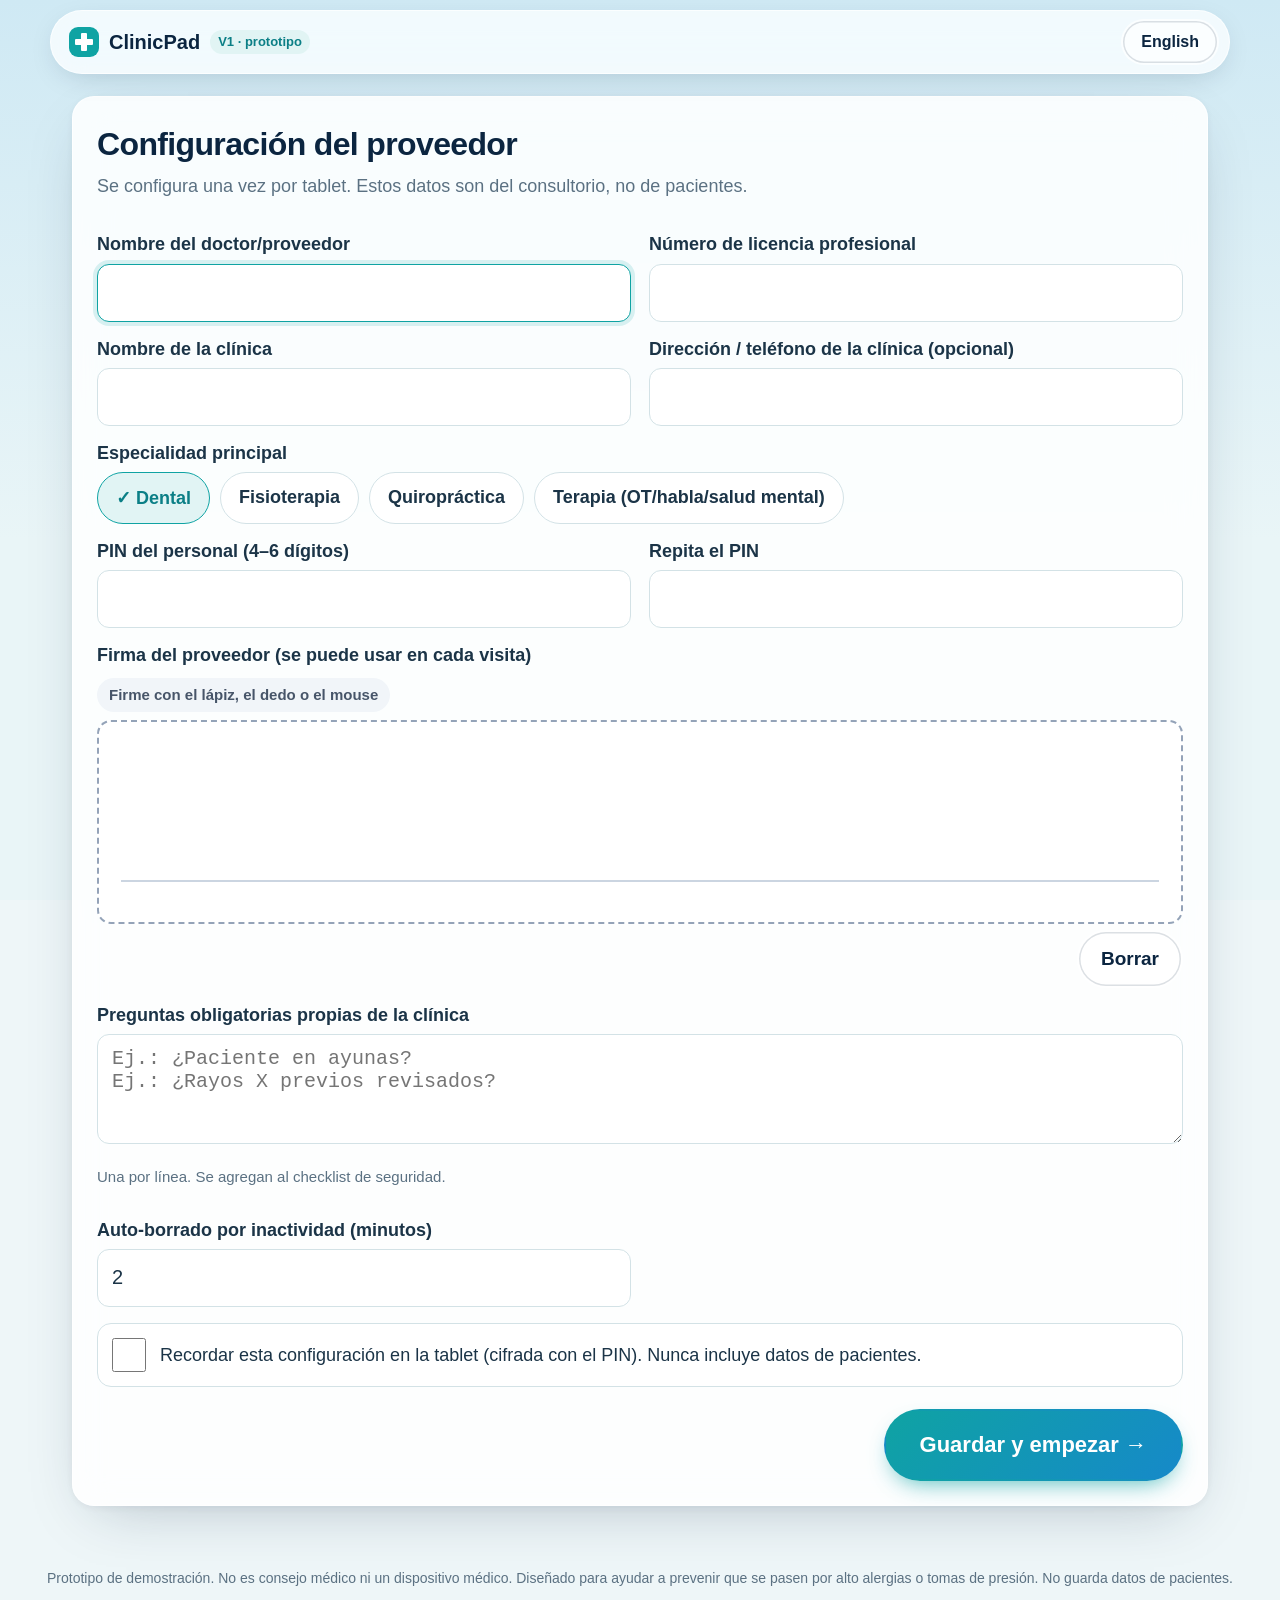
==== app/index.html @ ca83748d "Add ClinicPad V1 prototype under /app (shell, brand, manifest, icon)" ====
<!doctype html>
<html lang="es">
<head>
<meta charset="utf-8">
<meta name="viewport" content="width=device-width, initial-scale=1, viewport-fit=cover, user-scalable=no">
<meta name="theme-color" content="#0fa3a3">
<meta name="apple-mobile-web-app-capable" content="yes">
<meta name="robots" content="noindex">
<title>ClinicPad V1 — Prototipo</title>
<link rel="manifest" href="manifest.webmanifest">
<link rel="icon" href="icon.svg" type="image/svg+xml">
<link rel="apple-touch-icon" href="icon.svg">
<link rel="stylesheet" href="styles.css">
</head>
<body>
<header class="topbar">
  <div class="brand"><span class="logo-mark" aria-hidden="true"></span><span data-brand>ClinicPad</span><small class="proto">V1 · prototipo</small></div>
  <div class="top-actions"><button class="btn ghost" id="langBtn" data-action="toggleLang">English</button></div>
</header>
<div id="allergyBanner" class="allergy-banner" hidden></div>
<main id="app" aria-live="polite"></main>
<footer class="disclaimer" id="footer"></footer>
<div id="idle" class="overlay" hidden><div class="modal"><h2 id="idleTitle"></h2><p id="idleText"></p><button class="btn primary xl" data-action="idleKeep" id="idleKeep"></button></div></div>
<div id="toast" class="toast" hidden></div>
<script src="vendor/jspdf.umd.min.js"></script>
<script src="vendor/zxing.min.js"></script>
<script src="brand.js"></script>
<script src="i18n.js"></script>
<script src="app.js"></script>
</body>
</html>
---- app/styles.css ----
:root{--teal:#0f766e;--teal2:#14b8a6;--ink:#0f172a;--mut:#64748b;--bg:#f1f5f9;--card:#fff;--line:#e2e8f0;--red:#dc2626;--redbg:#fef2f2;--green:#16a34a;--amber:#b45309;--r:16px;--tap:58px}
*{box-sizing:border-box;-webkit-tap-highlight-color:transparent}
html,body{margin:0;background:var(--bg);color:var(--ink);font:18px/1.45 -apple-system,BlinkMacSystemFont,"Segoe UI",Roboto,"Helvetica Neue",Arial,sans-serif}
body{min-height:100vh;display:flex;flex-direction:column}
.topbar{position:sticky;top:0;z-index:20;display:flex;align-items:center;justify-content:space-between;padding:10px 20px;background:#fff;border-bottom:1px solid var(--line)}
.brand{display:flex;align-items:center;gap:10px;font-weight:800;font-size:22px;color:var(--teal)}
.proto{font-weight:600;font-size:13px;color:var(--mut);background:var(--bg);padding:3px 8px;border-radius:99px}
main{flex:1;width:100%;max-width:1040px;margin:0 auto;padding:22px 22px 30px}
.card{background:var(--card);border:1px solid var(--line);border-radius:var(--r);padding:24px;margin-bottom:18px;box-shadow:0 1px 2px rgba(15,23,42,.04)}
h1{font-size:32px;margin:0 0 6px}h2{font-size:24px;margin:0 0 12px}h3{font-size:20px;margin:18px 0 10px}
p.lead{color:var(--mut);margin:0 0 18px}
label.f{display:block;font-weight:600;margin:14px 0 6px}
input[type=text],input[type=tel],input[type=password],input[type=number],input[type=date],select,textarea{width:100%;min-height:var(--tap);font-size:20px;padding:12px 14px;border:2px solid var(--line);border-radius:12px;background:#fff;color:var(--ink)}
textarea{min-height:110px;resize:vertical}
input:focus,select:focus,textarea:focus{outline:none;border-color:var(--teal2);box-shadow:0 0 0 4px rgba(20,184,166,.18)}
.grid2{display:grid;grid-template-columns:1fr 1fr;gap:0 18px}.grid3{display:grid;grid-template-columns:repeat(3,1fr);gap:0 14px}
@media (max-width:700px){.grid2,.grid3{grid-template-columns:1fr}}
.btn{min-height:var(--tap);min-width:var(--tap);padding:12px 22px;font-size:19px;font-weight:700;border-radius:14px;border:2px solid transparent;cursor:pointer;background:#e2e8f0;color:var(--ink);touch-action:manipulation}
.btn.primary{background:var(--teal);color:#fff}.btn.primary:active{background:#115e59}
.btn.ghost{background:transparent;border-color:var(--line)}
.btn.danger{background:#fff;color:var(--red);border-color:#fecaca}
.btn.xl{min-height:72px;font-size:22px;padding:16px 34px}
.btn:disabled{background:#cbd5e1;color:#64748b;cursor:not-allowed}
.btn .lock{margin-right:8px}
.row{display:flex;gap:12px;flex-wrap:wrap;align-items:center}.row.end{justify-content:flex-end}.row.between{justify-content:space-between}
.nav{display:flex;justify-content:space-between;gap:12px;margin-top:22px}
.chips{display:flex;flex-wrap:wrap;gap:10px}
.chip{min-height:52px;padding:10px 18px;border-radius:99px;border:2px solid var(--line);background:#fff;font-size:18px;font-weight:600;cursor:pointer;color:var(--ink)}
.chip.on{background:#ccfbf1;border-color:var(--teal);color:#134e4a}
.chip.on::before{content:"✓ "}
.chip.danger.on{background:var(--redbg);border-color:var(--red);color:#7f1d1d}
.yn{display:flex;gap:8px}.yn .chip{min-width:96px;text-align:center}
.qrow{display:flex;justify-content:space-between;align-items:center;gap:14px;padding:12px 0;border-bottom:1px solid var(--line)}
.qrow:last-child{border-bottom:0}.qrow .q{font-weight:600}
.progress{display:flex;gap:6px;margin-bottom:16px}.progress i{flex:1;height:8px;border-radius:9px;background:#cbd5e1}.progress i.on{background:var(--teal2)}
.pain{display:grid;grid-template-columns:repeat(11,1fr);gap:6px}
.pain button{min-height:62px;font-size:22px;font-weight:800;border-radius:12px;border:2px solid var(--line);background:#fff;cursor:pointer}
.pain button.on{color:#fff;border-color:transparent}
.painlbl{display:flex;justify-content:space-between;color:var(--mut);font-size:15px;margin-top:4px}
.bodywrap{display:flex;gap:26px;justify-content:center;flex-wrap:wrap}
.bodyfig{text-align:center}.bodyfig svg{width:250px;height:auto;touch-action:manipulation}
.bodyfig .lbl{font-weight:700;color:var(--mut)}
svg .rg{fill:#e2e8f0;stroke:#94a3b8;stroke-width:1.5;cursor:pointer;transition:fill .15s}
svg .rg.on{fill:#f87171;stroke:#b91c1c}
svg .static{fill:#f1f5f9;stroke:#cbd5e1;stroke-width:1.5}
.sigwrap{border:2px dashed #94a3b8;border-radius:14px;background:#fff;position:relative;touch-action:none}
.sigwrap canvas{display:block;width:100%;height:200px;touch-action:none}
.sigwrap .sigx{position:absolute;left:22px;right:22px;bottom:40px;border-bottom:2px solid #cbd5e1;pointer-events:none}
.allergy-banner{position:sticky;top:61px;z-index:15;background:var(--red);color:#fff;font-weight:800;font-size:22px;padding:14px 22px;display:flex;gap:12px;align-items:center;box-shadow:0 4px 12px rgba(220,38,38,.35)}
.allergy-banner.ok{background:#15803d;box-shadow:none}.allergy-banner.warn{background:var(--amber)}
.allergy-banner .ico{font-size:28px}
.summary dl{display:grid;grid-template-columns:200px 1fr;gap:6px 14px;margin:0}.summary dt{color:var(--mut);font-weight:600}.summary dd{margin:0}
.flag{color:var(--red);font-weight:800}
.check{display:flex;align-items:center;gap:14px;min-height:64px;padding:10px 14px;border:2px solid var(--line);border-radius:14px;margin-bottom:10px;cursor:pointer;background:#fff}
.check input{width:34px;height:34px;accent-color:var(--teal);flex:0 0 auto}
.check.done{border-color:#99f6e4;background:#f0fdfa}
.check .hint{display:block;font-size:15px;color:var(--mut);font-weight:500}
.check .hint.flag{color:var(--red);font-weight:700}
.lockbar{display:flex;align-items:center;gap:12px;padding:14px 18px;border-radius:14px;font-weight:800;font-size:19px;margin:12px 0}
.lockbar.locked{background:#fff7ed;color:#9a3412;border:2px solid #fed7aa}
.lockbar.open{background:#f0fdf4;color:#166534;border:2px solid #bbf7d0}
.tabs{display:flex;gap:8px;flex-wrap:wrap;margin:6px 0 4px}
.tabs .chip{min-height:44px;font-size:16px}
.pinpad{display:grid;grid-template-columns:repeat(3,96px);gap:14px;justify-content:center;margin:18px 0}
.pinpad button{height:84px;font-size:30px;font-weight:800;border-radius:18px;border:2px solid var(--line);background:#fff;cursor:pointer}
.pindots{display:flex;gap:14px;justify-content:center;margin:10px 0}.pindots i{width:20px;height:20px;border-radius:50%;border:2px solid var(--teal);}.pindots i.on{background:var(--teal)}
.center{text-align:center}
.hero{text-align:center;padding:40px 24px}
.hero .big{font-size:40px;font-weight:800;margin:10px 0 20px}
.hero input{max-width:560px;margin:0 auto 22px;display:block;text-align:center;font-size:26px;min-height:72px}
.msg{padding:12px 16px;border-radius:12px;margin:12px 0;font-weight:600}.msg.ok{background:#f0fdf4;color:#166534}.msg.err{background:var(--redbg);color:#991b1b}.msg.info{background:#eff6ff;color:#1e40af}
.licprev{max-width:100%;max-height:200px;border-radius:12px;margin-top:10px}
.disclaimer{font-size:14px;color:var(--mut);text-align:center;padding:14px 20px 18px;border-top:1px solid var(--line);background:#fff}
.overlay{position:fixed;inset:0;background:rgba(15,23,42,.6);z-index:50;display:flex;align-items:center;justify-content:center}
.overlay[hidden]{display:none}
.modal{background:#fff;border-radius:22px;padding:34px;max-width:520px;text-align:center}
.toast{position:fixed;bottom:80px;left:50%;transform:translateX(-50%);background:var(--ink);color:#fff;padding:14px 22px;border-radius:12px;z-index:60;font-weight:600}
.small{font-size:15px;color:var(--mut)}
.kv{display:flex;gap:8px;flex-wrap:wrap}.tag{background:#f1f5f9;border-radius:8px;padding:4px 10px;font-size:16px}
.tag.red{background:var(--redbg);color:#991b1b;font-weight:700}
.filebtn{position:relative;overflow:hidden;display:inline-flex;align-items:center}
.filebtn input{position:absolute;inset:0;opacity:0;cursor:pointer;font-size:0}
/* desktop / front-desk mode */
:focus-visible{outline:3px solid #2563eb;outline-offset:2px}
body[data-device=desktop] main{max-width:1180px}
body.reception .hero .big{font-size:34px}
body.reception .rec{background:#eff6ff;color:#1e40af;padding:8px 12px;border-radius:10px;display:inline-block}
@media (hover:hover) and (pointer:fine){.chip:hover{border-color:var(--teal2)}.btn:hover:not(:disabled){filter:brightness(.96)}svg .rg:hover{fill:#fecaca}}
[hidden]{display:none!important}
.check input[type=checkbox]{height:34px!important;min-height:0!important;padding:0!important;margin:0!important}
.hero .check{align-self:center}
/* signature input mode indicator */
.sigmode{display:inline-block;font-size:15px;font-weight:700;padding:6px 12px;border-radius:999px;margin:4px 0 8px;background:#f1f5f9;color:#475569}
.sigmode[data-mode=pen]{background:#ede9fe;color:#5b21b6}.sigmode[data-mode=finger]{background:#e0f2fe;color:#075985}.sigmode[data-mode=mouse]{background:#f1f5f9;color:#334155}
/* phone layout */
body[data-device=phone] main{padding:10px}
body[data-device=phone] .hero{padding:22px 12px}body[data-device=phone] .hero .big{font-size:28px}
body[data-device=phone] .card{padding:16px}
body[data-device=phone] .row{flex-wrap:wrap}
body[data-device=phone] .pain{grid-template-columns:repeat(6,1fr)}
body[data-device=phone] .allergy-banner{font-size:17px;padding:10px 14px}
body[data-device=phone] .sigwrap canvas{height:170px}
.phone-note{text-align:left}
.msg.warn{background:#fffbeb;color:#92400e}

/* ===== Theme matched to the landing (/workspace/clinicpad-landing/css/styles.css) ===== */
:root{--teal:#0b7f86;--teal2:#0fa3a3;--blue:#1e6fd9;--navy:#0b2540;--ink:#1b3447;--mut:#5b7182;--bg:#eef6f8;--card:rgba(255,255,255,.86);--line:rgba(11,37,64,.12);--red:#d93a40;--redbg:#fdecec;--r:22px;
  --shadow:0 20px 60px -24px rgba(11,37,64,.28),0 2px 8px rgba(11,37,64,.06)}
html,body{font-family:Inter,-apple-system,BlinkMacSystemFont,"Segoe UI",Roboto,Helvetica,Arial,sans-serif}
body{background:linear-gradient(#cfe9f4,#e9f5f7 60%) fixed;color:var(--ink)}
h1,h2,h3,.hero .big{color:var(--navy);letter-spacing:-.02em}
.topbar{position:sticky;top:10px;margin:10px auto 0;width:min(1180px,calc(100% - 20px));border-radius:999px;padding:8px 10px 8px 18px;background:rgba(255,255,255,.75);
  backdrop-filter:blur(16px) saturate(1.4);-webkit-backdrop-filter:blur(16px) saturate(1.4);border:1px solid rgba(255,255,255,.7);box-shadow:0 8px 30px -12px rgba(11,37,64,.25)}
.brand{color:var(--navy);font-size:20px}
.logo-mark{width:30px;height:30px;border-radius:9px;background:var(--teal2);position:relative;flex:none;display:inline-block}
.logo-mark:before,.logo-mark:after{content:"";position:absolute;background:#fff;left:50%;top:50%;transform:translate(-50%,-50%);border-radius:1px}
.logo-mark:before{width:6px;height:18px}.logo-mark:after{width:18px;height:6px}
.proto{background:#e1f4f4;color:var(--teal);font-weight:700}
.card{background:var(--card);backdrop-filter:blur(18px) saturate(1.3);-webkit-backdrop-filter:blur(18px) saturate(1.3);border:1px solid rgba(255,255,255,.75);border-radius:var(--r);box-shadow:var(--shadow)}
.btn{border-radius:999px}
.btn.primary{background:linear-gradient(135deg,#0fa3a3,#1689c9);color:#fff;box-shadow:0 10px 24px -10px rgba(15,163,163,.8)}
.btn.primary:active{background:linear-gradient(135deg,#0b7f86,#1270a8)}
.btn.ghost{background:rgba(255,255,255,.7);color:var(--navy);border-color:transparent;box-shadow:inset 0 0 0 1.5px rgba(11,37,64,.14)}
.btn:disabled,.btn.primary:disabled{background:#c9d3da;color:#5c6f7d;box-shadow:none}
.topbar .btn{min-height:46px;padding:8px 18px;font-size:16px}
input[type=text],input[type=tel],input[type=password],input[type=number],input[type=date],select,textarea{border:1.5px solid #d3e2e6}
input:focus,select:focus,textarea:focus{border-color:var(--teal2);box-shadow:0 0 0 4px rgba(15,163,163,.15)}
.chip{border:1.5px solid #d3e2e6}.chip.on{background:#e1f4f4;border-color:var(--teal2);color:var(--teal)}
.progress i{background:rgba(11,37,64,.12)}.progress i.on{background:linear-gradient(90deg,#0fa3a3,#1e6fd9)}
.check{border:1.5px solid #d3e2e6}.check input{accent-color:var(--teal2)}.check.done{background:#eefaf9;border-color:#a7dede}
.allergy-banner{top:78px;margin:10px auto 0;width:min(1180px,calc(100% - 20px));border-radius:18px;background:var(--red);box-shadow:0 12px 30px -12px rgba(217,58,64,.7)}
.allergy-banner.ok{background:#178a5b}.allergy-banner.warn{background:#b7791f}
.tag{background:rgba(255,255,255,.7);border:1px solid rgba(11,37,64,.08);color:var(--navy);border-radius:999px}
.disclaimer{background:transparent;border-top:0;color:var(--mut)}
.lockbar.open{background:#eefaf9;color:var(--teal)}
svg .rg{fill:#e1eef1;stroke:#9ab6bf}svg .rg.on{fill:#f08a8e;stroke:#b4232a}
body[data-device=phone] .topbar{border-radius:20px}
body[data-device=phone] .proto{display:none}body[data-device=phone] .phone-note{font-size:15px;font-weight:600}body[data-device=phone] .brand{font-size:18px}
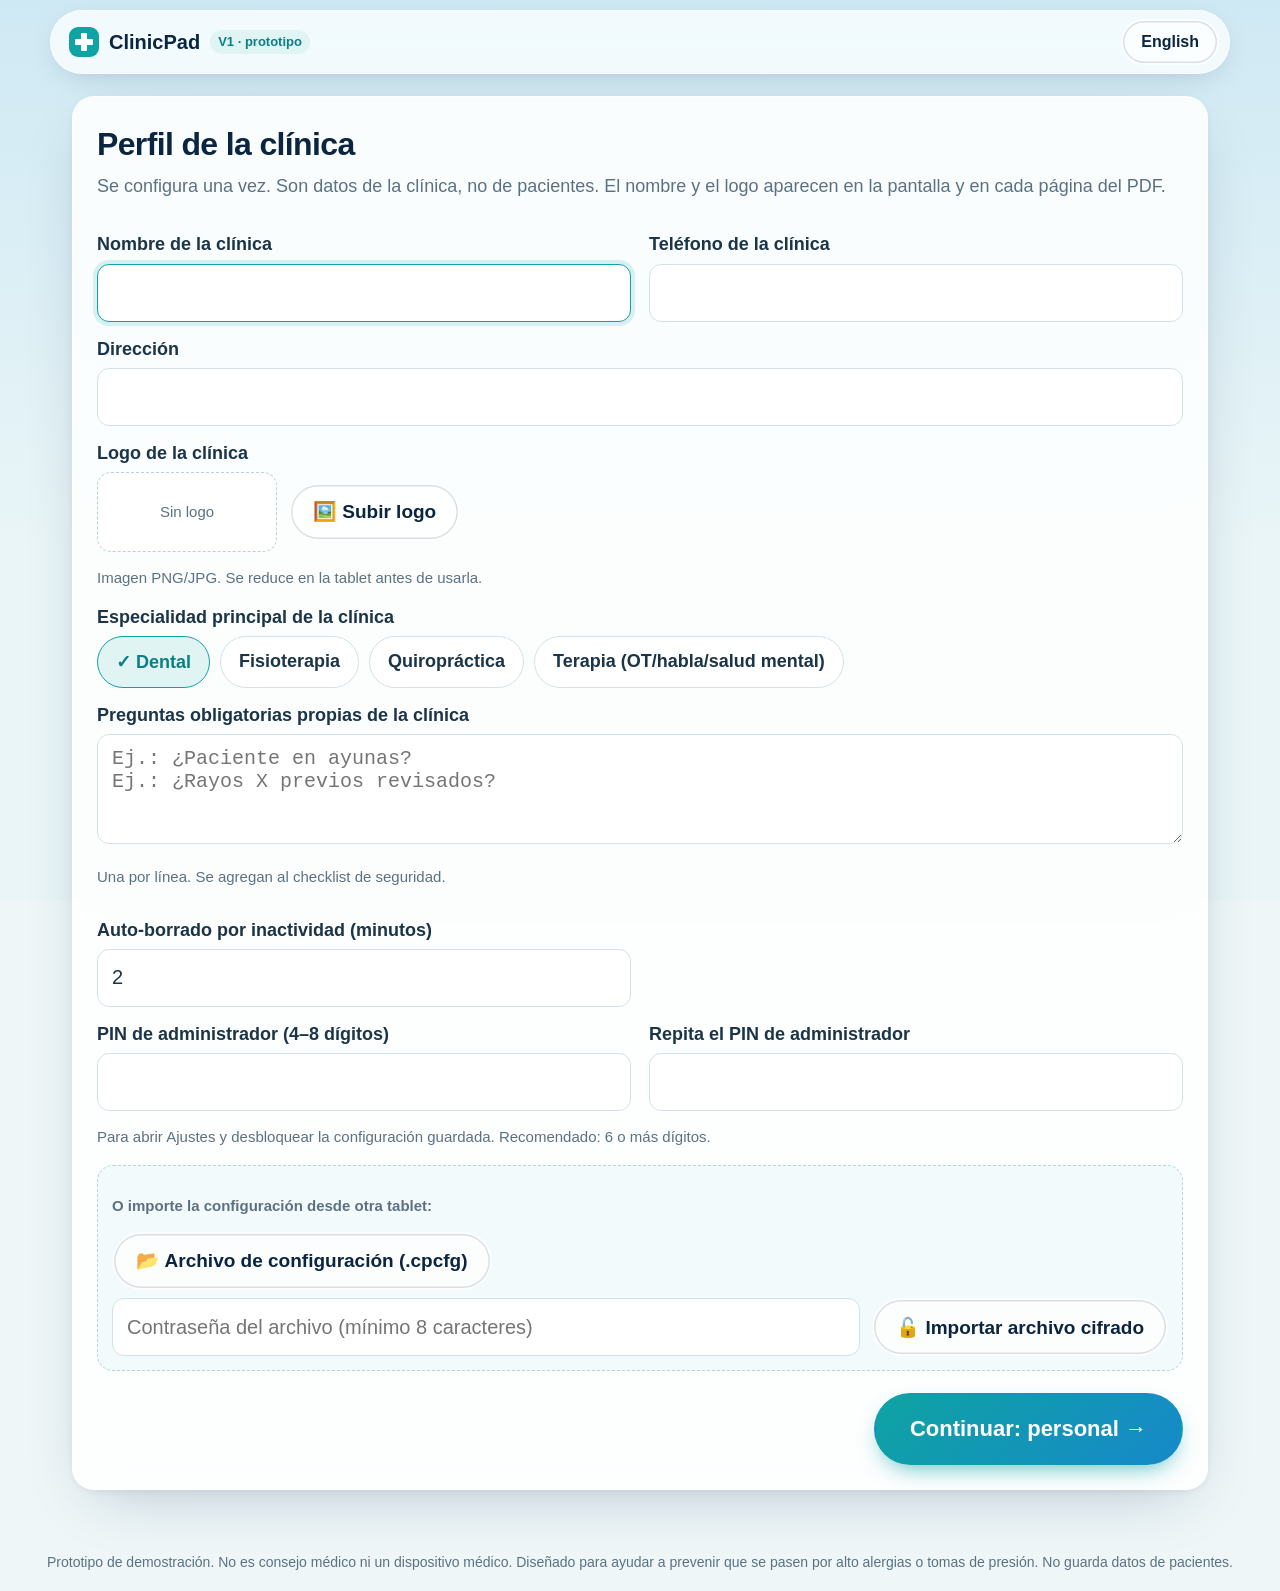
==== commit 91c8f509: "app: clinic chip in header + bump service worker cache to clinicpad-v1-shell-7 (2/2)" ====
--- a/app/index.html
+++ b/app/index.html
@@ -15,6 +15,7 @@
 <body>
 <header class="topbar">
   <div class="brand"><span class="logo-mark" aria-hidden="true"></span><span data-brand>ClinicPad</span><small class="proto">V1 · prototipo</small></div>
+  <div class="clinic-chip" id="clinicChip" hidden></div>
   <div class="top-actions"><button class="btn ghost" id="langBtn" data-action="toggleLang">English</button></div>
 </header>
 <div id="allergyBanner" class="allergy-banner" hidden></div>
--- a/app/styles.css
+++ b/app/styles.css
@@ -136,3 +136,29 @@
 svg .rg{fill:#e1eef1;stroke:#9ab6bf}svg .rg.on{fill:#f08a8e;stroke:#b4232a}
 body[data-device=phone] .topbar{border-radius:20px}
 body[data-device=phone] .proto{display:none}body[data-device=phone] .phone-note{font-size:15px;font-weight:600}body[data-device=phone] .brand{font-size:18px}
+/* ===== clinic profile + staff (v2) ===== */
+.clinic-chip{display:flex;align-items:center;gap:10px;margin:0 auto 0 18px;padding:5px 14px 5px 6px;border-radius:999px;background:rgba(255,255,255,.75);box-shadow:inset 0 0 0 1px rgba(11,37,64,.08);font-weight:700;color:var(--navy);max-width:45%;min-width:0}
+.clinic-chip img{height:32px;max-width:90px;object-fit:contain;border-radius:6px}
+.clinic-chip span{white-space:nowrap;overflow:hidden;text-overflow:ellipsis}
+.topbar .brand{flex:none}
+.clinic-head{display:flex;align-items:center;gap:14px;margin-bottom:14px;text-align:left}
+.hero .clinic-head,.center .clinic-head{justify-content:center}
+.clinic-head img{max-height:56px;max-width:160px;object-fit:contain}
+.clinic-head b{display:block;font-size:20px;color:var(--navy)}.clinic-head span{display:block;font-size:14px;color:var(--mut)}
+.logo-prev{width:180px;height:80px;border:1.5px dashed #b8d3d6;border-radius:14px;display:grid;place-items:center;background:#fff;overflow:hidden}
+.logo-prev img{max-width:170px;max-height:72px;object-fit:contain}
+.avatar{width:56px;height:56px;border-radius:50%;object-fit:cover;flex:none;background:#e1f4f4;box-shadow:0 0 0 2px #fff,0 2px 8px rgba(11,37,64,.15)}
+.avatar.ini{display:inline-grid;place-items:center;font-weight:800;color:var(--teal);font-size:20px}
+.avatar.lg{width:96px;height:96px;font-size:32px}.avatar.sm{width:28px;height:28px;font-size:12px;vertical-align:middle;margin-right:8px}
+.staff-row{display:flex;align-items:center;gap:14px;padding:12px;border:1.5px solid #d3e2e6;border-radius:18px;margin-bottom:10px;background:#fff}
+.staff-row .who{flex:1;min-width:0}.staff-row .who b{display:block;font-size:19px;color:var(--navy)}
+.staff-grid{display:grid;grid-template-columns:repeat(auto-fill,minmax(180px,1fr));gap:14px;margin-top:10px}
+.staff-tile{display:flex;flex-direction:column;align-items:center;gap:8px;padding:18px 12px;border-radius:22px;border:1.5px solid #d3e2e6;background:#fff;cursor:pointer;font:inherit;color:var(--ink);min-height:180px}
+.staff-tile:hover,.staff-tile:focus-visible{border-color:var(--teal2);box-shadow:0 10px 24px -14px rgba(15,163,163,.8)}
+.staff-tile b{font-size:18px;color:var(--navy)}.staff-tile span{font-size:14px;color:var(--mut)}
+.pin-who{display:flex;flex-direction:column;align-items:center;gap:6px;margin-bottom:6px}.pin-who b{font-size:20px;color:var(--navy)}.pin-who span{color:var(--mut)}
+.prov-tag{display:inline-flex;align-items:center}
+.photo-row{align-items:flex-start;gap:20px}
+.import-box{margin-top:18px;padding:14px;border-radius:16px;background:#f3fafb;border:1px dashed #b8d3d6}
+body[data-device=phone] .clinic-chip{display:none}
+.staff-grid{display:flex;flex-wrap:wrap;justify-content:center}.staff-tile{width:200px}
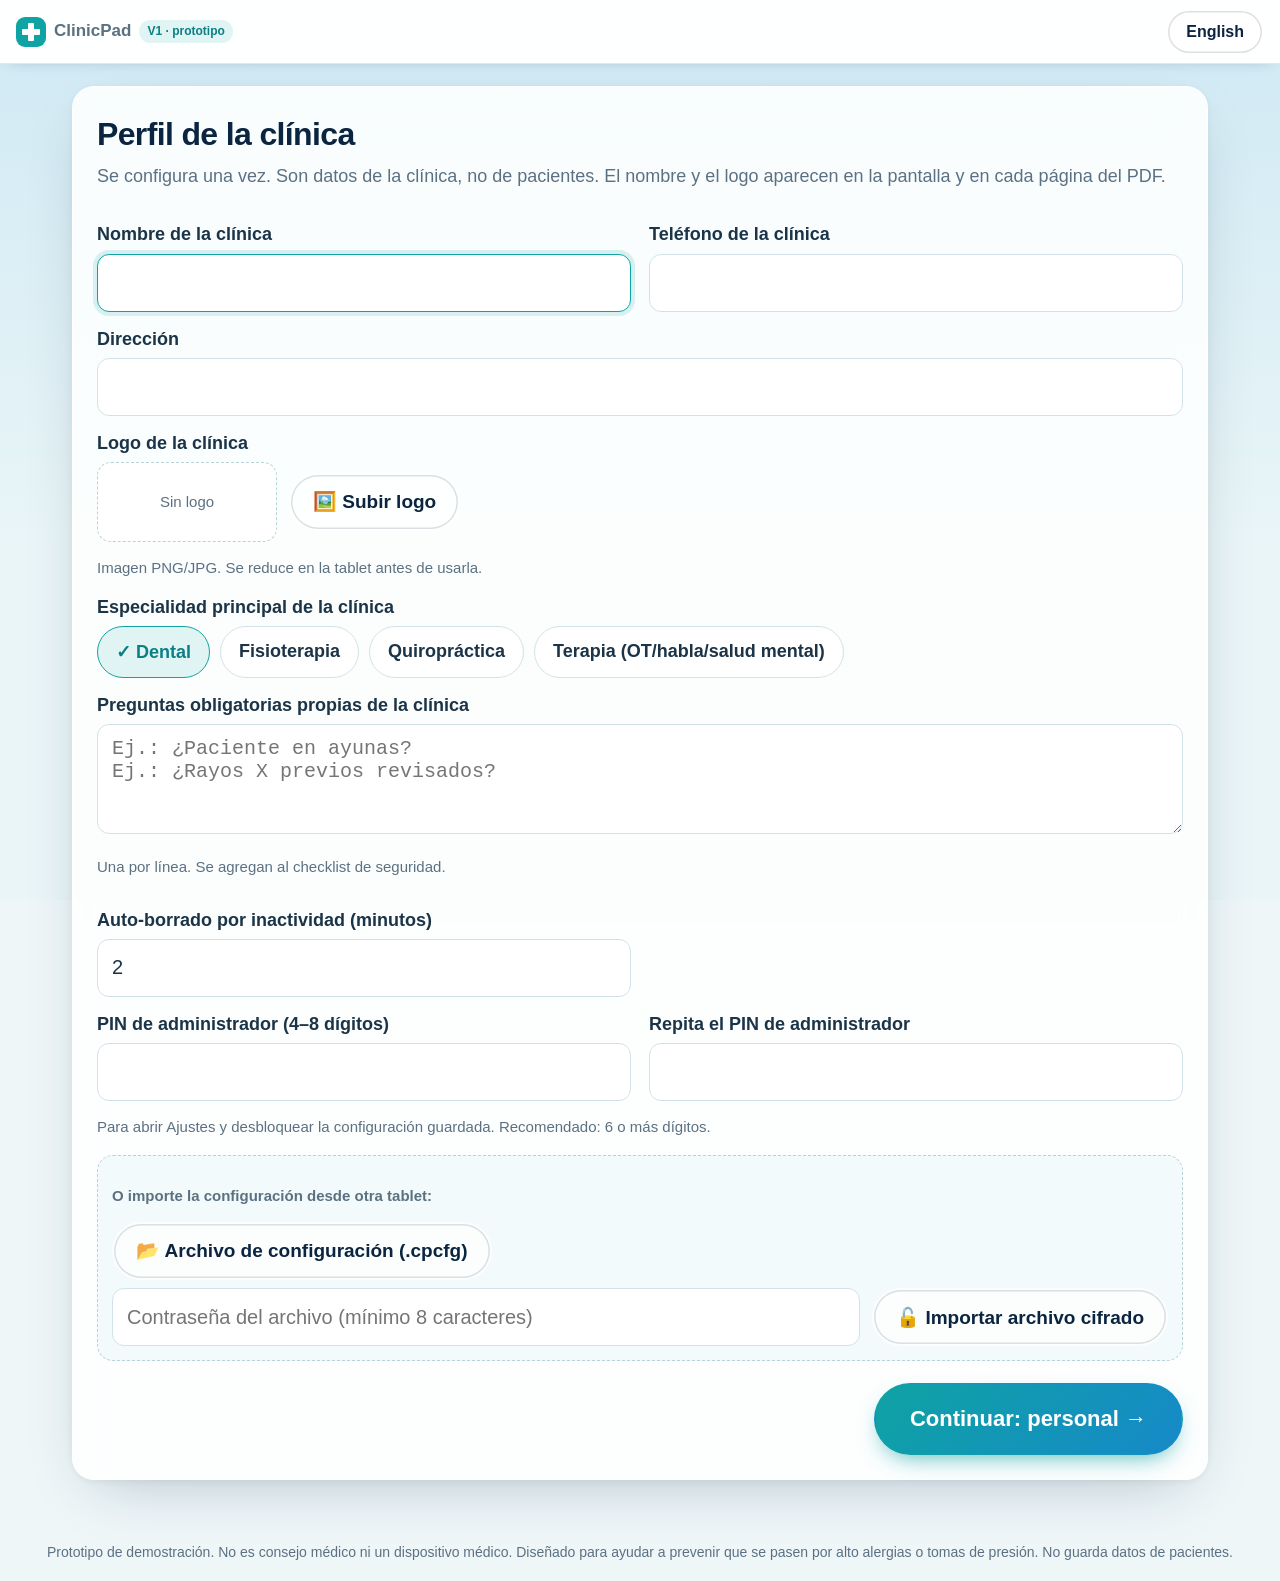
==== commit d2f365cb: "app: docked full-width topbar with clinic logo; iOS-safe PDF export (share sheet/download/open, tapp" ====
--- a/app/index.html
+++ b/app/index.html
@@ -21,6 +21,7 @@
 <div id="allergyBanner" class="allergy-banner" hidden></div>
 <main id="app" aria-live="polite"></main>
 <footer class="disclaimer" id="footer"></footer>
+<div id="exportPanel" class="overlay export-overlay" hidden></div>
 <div id="idle" class="overlay" hidden><div class="modal"><h2 id="idleTitle"></h2><p id="idleText"></p><button class="btn primary xl" data-action="idleKeep" id="idleKeep"></button></div></div>
 <div id="toast" class="toast" hidden></div>
 <script src="vendor/jspdf.umd.min.js"></script>
--- a/app/styles.css
+++ b/app/styles.css
@@ -160,5 +160,51 @@
 .prov-tag{display:inline-flex;align-items:center}
 .photo-row{align-items:flex-start;gap:20px}
 .import-box{margin-top:18px;padding:14px;border-radius:16px;background:#f3fafb;border:1px dashed #b8d3d6}
-body[data-device=phone] .clinic-chip{display:none}
 .staff-grid{display:flex;flex-wrap:wrap;justify-content:center}.staff-tile{width:200px}
+/* ---- v3: topbar docked at the very top (no floating pill), clinic identity first ---- */
+:root{--topbar-h:64px;--banner-h:0px}
+html{scroll-padding-top:calc(var(--topbar-h) + var(--banner-h) + 12px)}
+.topbar{position:sticky;top:0;margin:0;width:100%;border-radius:0;padding:8px max(16px,env(safe-area-inset-right)) 8px max(16px,env(safe-area-inset-left));padding-top:max(8px,env(safe-area-inset-top));
+  background:rgba(255,255,255,.97);border:0;border-bottom:1px solid rgba(11,37,64,.1);box-shadow:0 4px 16px -10px rgba(11,37,64,.35);gap:12px;min-height:64px;z-index:30}
+.topbar .brand{gap:8px;font-size:17px;color:var(--mut)}
+.topbar .brand .proto{font-size:12px}
+.clinic-chip{margin:0 auto 0 4px;padding:0;background:none;box-shadow:none;gap:12px;max-width:none;flex:1 1 auto;font-size:20px;font-weight:800}
+.clinic-chip img{height:44px;max-width:150px;border-radius:8px;background:#fff}
+.clinic-chip span{min-width:0}
+.topbar:has(.clinic-chip:not([hidden])) .brand [data-brand]{font-size:14px;font-weight:700}
+.allergy-banner{top:var(--topbar-h);margin:0;width:100%;border-radius:0}
+body[data-device=phone] .topbar{border-radius:0;padding-left:10px;padding-right:10px;min-height:56px;gap:8px}
+body[data-device=phone] .topbar .brand [data-brand],body[data-device=phone] .topbar .proto{display:none}
+body[data-device=phone] .topbar .logo-mark{width:24px;height:24px;border-radius:7px}
+body[data-device=phone] .clinic-chip{font-size:16px;gap:8px}
+body[data-device=phone] .clinic-chip img{height:36px;max-width:96px}
+body[data-device=phone] .topbar .btn{min-height:40px;padding:6px 12px;font-size:14px}
+body[data-device=phone] .allergy-banner{font-size:16px;padding:8px 12px}
+/* phone: actions stack full width, primary first; nothing fixed over them */
+body[data-device=phone] .nav{flex-direction:column;align-items:stretch}
+body[data-device=phone] .nav .row{flex-direction:column;align-items:stretch;width:100%}
+body[data-device=phone] .nav .btn{width:100%;min-height:58px}
+body[data-device=phone] .nav > .btn.danger{order:2}
+body[data-device=phone] #printBtn{order:2}
+.toast{pointer-events:none;max-width:calc(100% - 32px);text-align:center;bottom:calc(24px + env(safe-area-inset-bottom))}
+/* locked export: tappable, explains what is missing */
+.btn.is-locked,.btn.primary.is-locked{background:#c9d3da;color:#41566a;box-shadow:none}
+.check.missing{border-color:var(--red,#d93a40);background:#fff1f1;box-shadow:0 0 0 3px rgba(217,58,64,.18)}
+#provSigWrap.missing-sig .sigwrap,#provSigWrap.missing-sig canvas{outline:3px solid var(--red,#d93a40);outline-offset:2px;border-radius:14px}
+.pulse{animation:cpPulse .5s ease-in-out 3}
+@keyframes cpPulse{50%{transform:scale(1.02);box-shadow:0 0 0 8px rgba(217,58,64,.25)}}
+.missing-list{margin:8px 0 0 20px;padding:0;font-size:16px;font-weight:700}
+.missing-list li{margin:2px 0}
+.lockbar .small{font-size:14px;font-weight:600;opacity:.85}
+/* export result panel */
+.export-overlay{z-index:55;padding:12px;align-items:center}
+.export-modal{max-width:560px;width:100%;max-height:calc(100dvh - 24px);overflow:auto;text-align:center}
+.export-modal .exp-ico{font-size:44px}
+.export-modal .msg{font-size:18px;font-weight:700;padding:12px 14px;border-radius:14px}
+.export-modal .msg.ok{background:#eefaf3;color:#166534}.export-modal .msg.err{background:#fff1f1;color:#9b1c1c}.export-modal .msg.info{background:#eef6fb;color:#0b4a6f}
+.exp-actions{display:flex;flex-wrap:wrap;gap:10px;justify-content:center;margin:12px 0}
+.exp-final{display:flex;gap:10px;justify-content:space-between;flex-wrap:wrap;margin-top:12px}
+.exp-final .btn{flex:1 1 200px}
+body[data-device=phone] .exp-actions .btn{flex:1 1 100%}
+.toast{font-size:15px;padding:10px 16px;width:max-content;max-width:min(560px,calc(100% - 24px))}
+body[data-device=phone] .topbar:has(.clinic-chip:not([hidden])) .logo-mark{display:none}
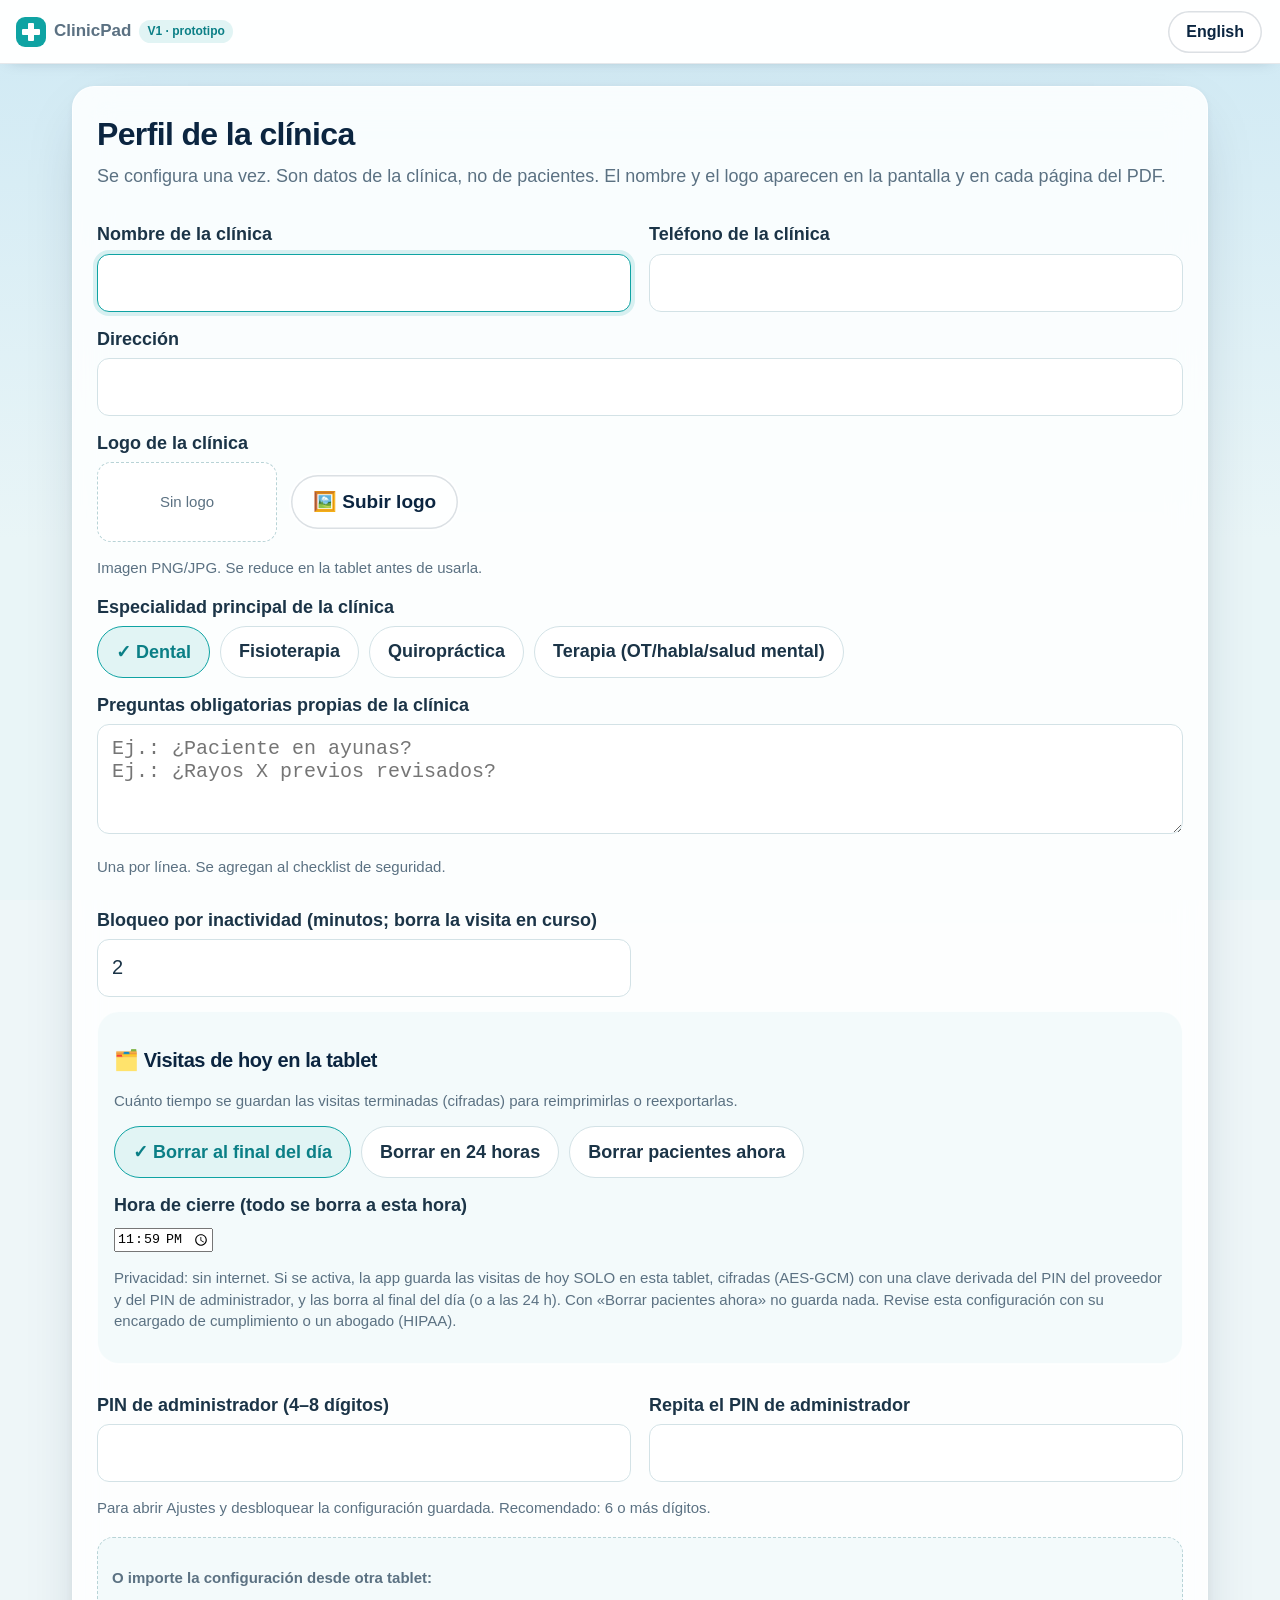
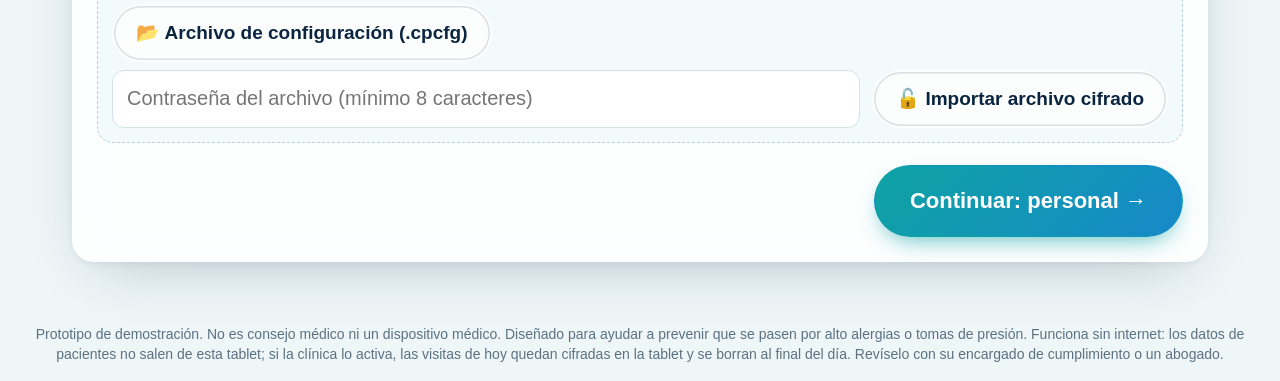
==== commit 91001f22: "app: Print is primary (window.print + print stylesheet, AirPrint/Mopria, offline); 'Visitas de hoy' " ====
--- a/app/index.html
+++ b/app/index.html
@@ -21,6 +21,7 @@
 <div id="allergyBanner" class="allergy-banner" hidden></div>
 <main id="app" aria-live="polite"></main>
 <footer class="disclaimer" id="footer"></footer>
+<div id="printView" aria-hidden="true"></div>
 <div id="exportPanel" class="overlay export-overlay" hidden></div>
 <div id="idle" class="overlay" hidden><div class="modal"><h2 id="idleTitle"></h2><p id="idleText"></p><button class="btn primary xl" data-action="idleKeep" id="idleKeep"></button></div></div>
 <div id="toast" class="toast" hidden></div>
--- a/app/styles.css
+++ b/app/styles.css
@@ -185,7 +185,7 @@
 body[data-device=phone] .nav .row{flex-direction:column;align-items:stretch;width:100%}
 body[data-device=phone] .nav .btn{width:100%;min-height:58px}
 body[data-device=phone] .nav > .btn.danger{order:2}
-body[data-device=phone] #printBtn{order:2}
+body[data-device=phone] #exportBtn{order:2}
 .toast{pointer-events:none;max-width:calc(100% - 32px);text-align:center;bottom:calc(24px + env(safe-area-inset-bottom))}
 /* locked export: tappable, explains what is missing */
 .btn.is-locked,.btn.primary.is-locked{background:#c9d3da;color:#41566a;box-shadow:none}
@@ -208,3 +208,47 @@
 body[data-device=phone] .exp-actions .btn{flex:1 1 100%}
 .toast{font-size:15px;padding:10px 16px;width:max-content;max-width:min(560px,calc(100% - 24px))}
 body[data-device=phone] .topbar:has(.clinic-chip:not([hidden])) .logo-mark{display:none}
+.nav .row #printBtn{order:3}
+body[data-device=phone] .nav .row #printBtn{order:0}
+/* ---- print-ready record (window.print → AirPrint / Mopria; no internet needed) ---- */
+#printView{display:none}
+@media print{
+  @page{size:letter;margin:12mm}
+  body{background:#fff!important}
+  body.printing > :not(#printView){display:none!important}
+  body.printing #printView{display:block;color:#000;font:10.5pt/1.35 -apple-system,Helvetica,Arial,sans-serif}
+  #printView .pv-head{display:flex;align-items:center;gap:10px;border-bottom:2px solid #0fa3a3;padding-bottom:6px}
+  #printView .pv-logo{max-height:42px;max-width:130px;object-fit:contain}
+  #printView .pv-clinic{flex:1}#printView .pv-clinic b{display:block;font-size:14pt;color:#0b2540}#printView .pv-clinic span,#printView .pv-prov span{display:block;font-size:8.5pt;color:#444}
+  #printView .pv-prov{text-align:right}#printView .pv-prov b{font-size:10.5pt}
+  #printView .pv-photo{width:42px;height:42px;border-radius:50%;object-fit:cover}
+  #printView .pv-title{display:flex;justify-content:space-between;margin:6px 0 8px}#printView .pv-title b{font-size:12.5pt;color:#0b2540}
+  #printView .pv-allergy{border:1.5px solid #dc2626;background:#fee2e2;color:#991b1b;font-weight:700;font-size:12pt;padding:8px 10px;border-radius:4px;-webkit-print-color-adjust:exact;print-color-adjust:exact}
+  #printView .pv-allergy.ok{border-color:#16a34a;background:#dcfce7;color:#15803d}
+  #printView h2{font-size:11.5pt;color:#0f766e;background:#f0fdfa;padding:3px 6px;margin:10px 0 4px;-webkit-print-color-adjust:exact;print-color-adjust:exact;break-after:avoid}
+  #printView table{width:100%;border-collapse:collapse}#printView th{width:175px;text-align:left;vertical-align:top;padding:2px 8px 2px 0}#printView td{padding:2px 0}
+  #printView tr{break-inside:avoid}#printView tr.red td{color:#b91c1c;font-weight:700}
+  #printView .pv-check{list-style:none;padding:0;margin:0}#printView .pv-check li{margin:2px 0}
+  #printView .pv-consent{break-before:page}
+  #printView .pv-sigs{display:flex;gap:30px;margin-top:14px}#printView figure{flex:1;margin:0}#printView figure img{width:100%;height:70px;object-fit:contain;border-bottom:1px solid #999}
+  #printView figcaption{font-size:9pt;margin-top:4px}
+  #printView .pv-foot{margin-top:14px;font-size:8pt;color:#555}
+}
+/* ---- v4: today's visits ---- */
+.retention-box{margin:14px 0;padding:16px;background:#f3fafb;box-shadow:none}
+.visit-row{display:flex;align-items:center;gap:12px;padding:12px;border:1.5px solid #d3e2e6;border-radius:18px;margin-bottom:10px;background:#fff}
+.visit-row .vtime{font-weight:800;color:var(--navy);min-width:76px}
+.visit-row .who{flex:1;min-width:0}.visit-row .who b{display:block;font-size:18px;color:var(--navy)}.visit-row .who span{font-size:14px;color:var(--mut)}
+.atag{font-weight:800;font-size:14px;padding:6px 10px;border-radius:999px;white-space:nowrap}
+.atag.red{background:#fee2e2;color:#991b1b}.atag.ok{background:#dcfce7;color:#166534}.atag.warn{background:#fef3c7;color:#92400e}
+body[data-device=phone] .visit-row{flex-wrap:wrap}body[data-device=phone] .visit-row .btn{width:100%}
+.ro-tag{display:inline-block;font-weight:800;color:#9a3412;background:#fff7ed;border:1.5px solid #fed7aa;border-radius:999px;padding:6px 12px;margin-bottom:10px}
+.pv-screen{border:1px solid #d3e2e6;border-radius:14px;padding:16px;background:#fff;font-size:15px}
+.pv-screen .pv-head{display:flex;align-items:center;gap:10px;border-bottom:2px solid #0fa3a3;padding-bottom:6px}
+.pv-screen .pv-logo{max-height:42px;max-width:130px;object-fit:contain}.pv-screen .pv-photo{width:42px;height:42px;border-radius:50%;object-fit:cover}
+.pv-screen .pv-clinic{flex:1}.pv-screen .pv-clinic b,.pv-screen .pv-prov b{display:block}.pv-screen .pv-clinic span,.pv-screen .pv-prov span{display:block;font-size:12px;color:var(--mut)}.pv-screen .pv-prov{text-align:right}
+.pv-screen .pv-title{display:flex;justify-content:space-between;flex-wrap:wrap;margin:6px 0 8px}
+.pv-screen .pv-allergy{border:1.5px solid #dc2626;background:#fee2e2;color:#991b1b;font-weight:700;padding:8px 10px;border-radius:8px}.pv-screen .pv-allergy.ok{border-color:#16a34a;background:#dcfce7;color:#15803d}
+.pv-screen h2{font-size:17px;color:#0f766e;margin:14px 0 4px}.pv-screen table{width:100%;border-collapse:collapse}.pv-screen th{text-align:left;vertical-align:top;width:40%;padding:3px 8px 3px 0}.pv-screen tr.red td{color:#b91c1c;font-weight:700}
+.pv-screen .pv-check{list-style:none;padding:0}.pv-screen .pv-consent > .pv-head,.pv-screen .pv-consent > .pv-title{display:none}
+.pv-screen .pv-sigs{display:flex;gap:20px;flex-wrap:wrap}.pv-screen figure{flex:1 1 200px;margin:0}.pv-screen figure img{width:100%;height:70px;object-fit:contain;border-bottom:1px solid #999}.pv-screen .pv-foot{font-size:12px;color:var(--mut);margin-top:10px}
